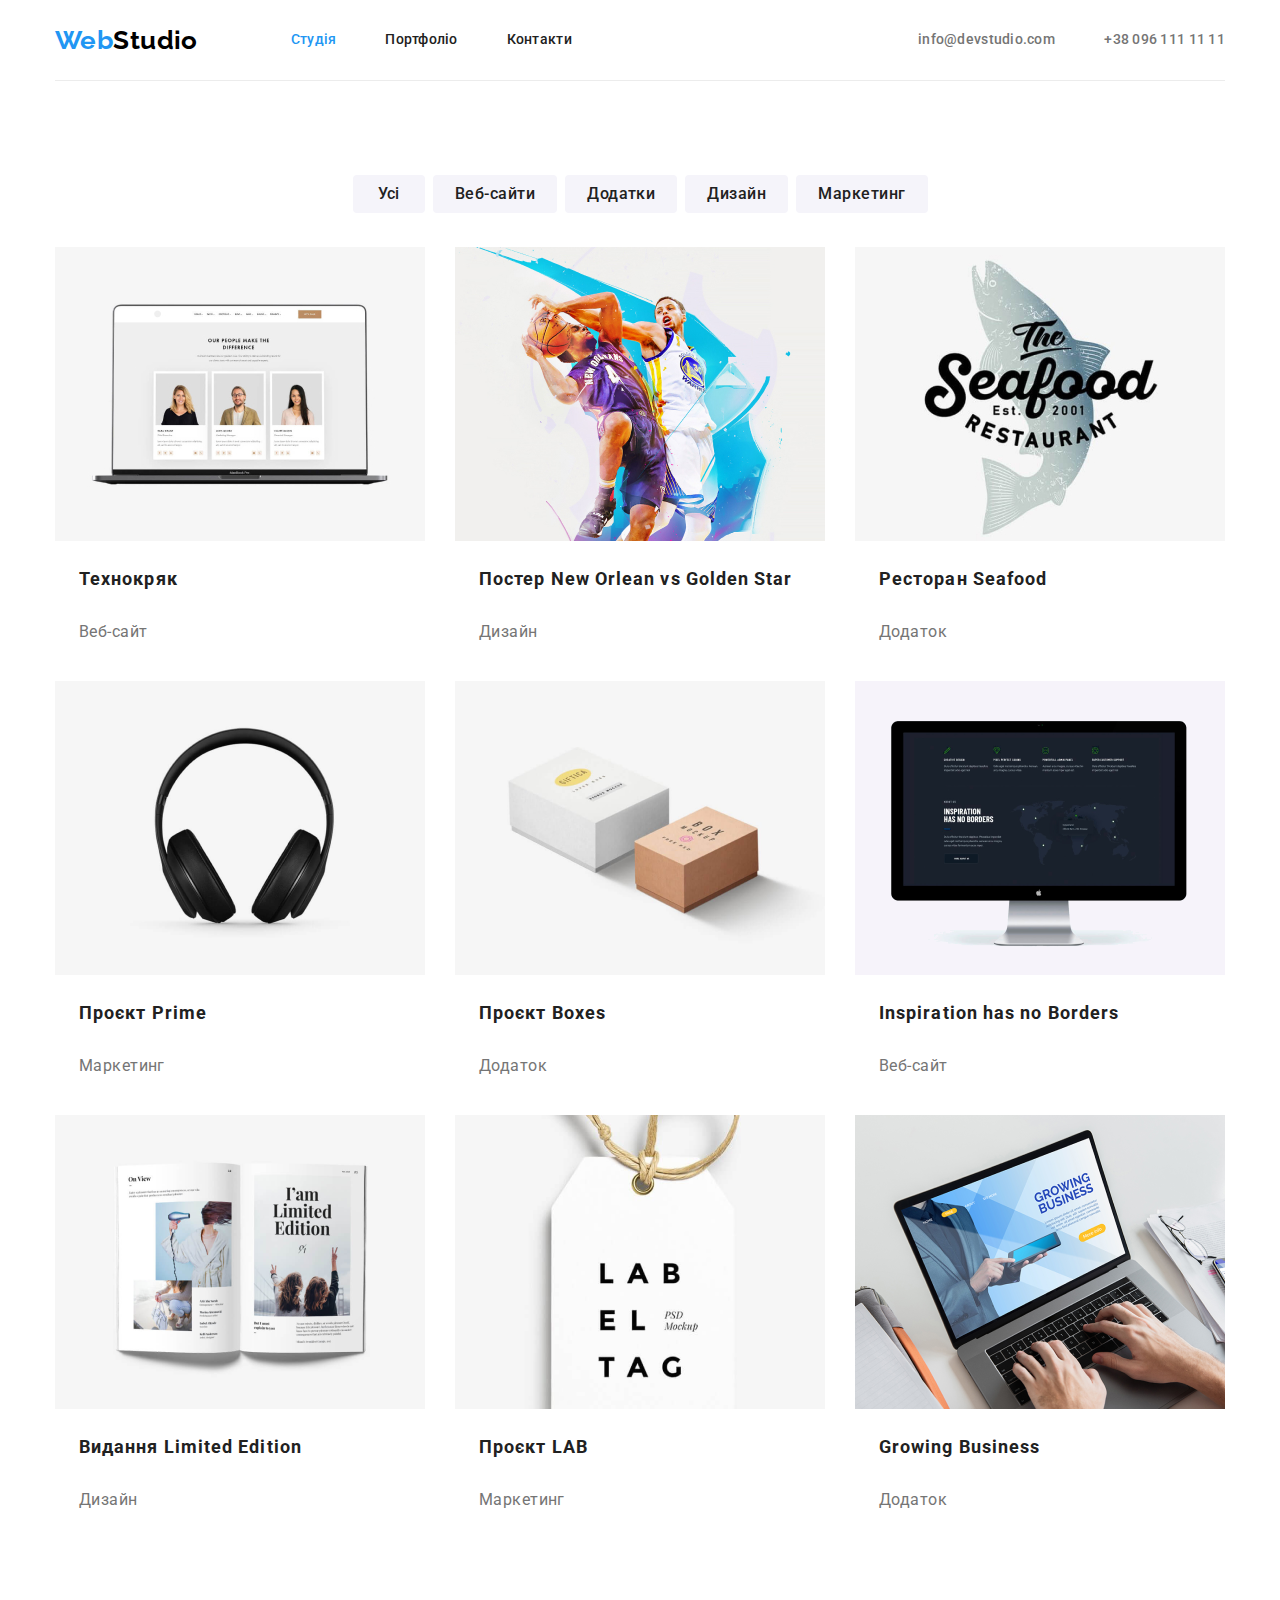
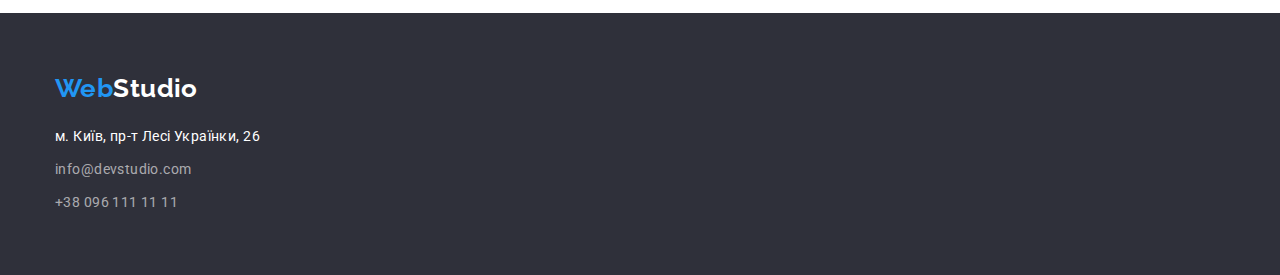
==== portfolio.html @ c817c8e4 "третє дз на перевірку" ====
<!DOCTYPE html>
<html lang="uk">

<head>
    <meta charset="UTF-8">
    <meta http-equiv="X-UA-Compatible" content="IE=edge">
    <meta name="viewport" content="width=device-width, initial-scale=1.0">
    <title>Portfolio</title>
    <link rel="preconnect" href="https://fonts.googleapis.com">
    <link rel="preconnect" href="https://fonts.gstatic.com" crossorigin>
    <link
        href="https://fonts.googleapis.com/css2?family=Raleway:wght@700&family=Roboto:wght@400;500;700;900&display=swap"
        rel="stylesheet">
    <link rel="stylesheet" href="https://cdnjs.cloudflare.com/ajax/libs/modern-normalize/1.1.0/modern-normalize.min.css">
    <link rel="stylesheet" href="./css/styles.css">
</head>

<body>
<header class="container">
    <div class="header">
        <nav class="header-nav">
            <a href="" class="logo">
                Web<span class="header-logo-accent">Studio</span>
            </a>

            <ul class="header-pagination list">
                <li><a href="./index.html" class="header-pagination-item current">Студія</a></li>
                <li><a href="./portfolio.html" class="header-pagination-item" list>Портфоліо</a></li>
                <li><a href="" class="header-pagination-item" list>Контакти</a></li>
            </ul>
        </nav>

        <ul class="header-contacts list">
            <li><a href="" class="header-contacts-item">info@devstudio.com</a></li>
            <li><a href="" class="header-contacts-item">+38 096 111 11 11</a></li>
        </ul>
    </div>
</header>

<main class="main-portfolio">
    <section class="">
        <div class="container main">
            <h1 class="none">Портфоліо</h1>
        
            <ul class="list btn">
                <li class="main-btn"><button class="main-portfolio-button first" type="button">Усі</button></li>
                <li class="main-btn"><button class="main-portfolio-button" type="button">Веб-сайти</button></li>
                <li class="main-btn"><button class="main-portfolio-button" type="button">Додатки</button></li>
                <li class="main-btn"><button class="main-portfolio-button" type="button">Дизайн</button></li>
                <li class="main-btn"><button class="main-portfolio-button" type="button">Маркетинг</button></li>
            </ul>
        
            <ul class="list portfolio">
                <li class="pages">
                    <img src="./images/port1.jpg" alt="Ноутбук" width="370">
                    <h2 class="main-portfolio-title">Технокряк</h2>
                    <p class="main-portfolio-text">Веб-сайт</p>
                </li>
                <li class="pages">
                    <img src="./images/port2.jpg" alt="Два баскетболісти" width="370">
                    <h2 class="main-portfolio-title">Постер New Orlean vs Golden Star</h2>
                    <p class="main-portfolio-text">Дизайн</p>
                </li>
                <li class="pages">
                    <img src="./images/port3.jpg" alt="Риба" width="370">
                    <h2 class="main-portfolio-title">Ресторан Seafood</h2>
                    <p class="main-portfolio-text">Додаток</p>
                </li>
                <li class="pages">
                    <img src="./images/port4.png" alt="Наушники" width="370">
                    <h2 class="main-portfolio-title">Проєкт Prime</h2>
                    <p class="main-portfolio-text">Маркетинг</p>
                </li>
                <li class="pages">
                    <img src="./images/port5.png" alt="Дві коробки" width="370">
                    <h2 class="main-portfolio-title">Проєкт Boxes</h2>
                    <p class="main-portfolio-text">Додаток</p>
                </li>
                <li class="pages">
                    <img src="./images/port6.png" alt="Монітор" width="370">
                    <h2 class="main-portfolio-title">Inspiration has no Borders</h2>
                    <p class="main-portfolio-text">Веб-сайт</p>
                </li>
                <li class="pages">
                    <img src="./images/port7.png" alt="Розкрита книга" width="370">
                    <h2 class="main-portfolio-title">Видання Limited Edition</h2>
                    <p class="main-portfolio-text">Дизайн</p>
                </li>
                <li class="pages">
                    <img src="./images/port8.png" alt="Лейба" width="370">
                    <h2 class="main-portfolio-title">Проєкт LAB</h2>
                    <p class="main-portfolio-text">Маркетинг</p>
                </li>
                <li class="pages">
                    <img src="./images/port9.png" alt="Людина працює за ноутбуком" width="370">
                    <h2 class="main-portfolio-title">Growing Business</h2>
                    <p class="main-portfolio-text">Додаток</p>
                </li>
            </ul>
        </div>

    </section>
</main>

<footer class="footer">
        <div class="container">
            <a href="" class="logo">
                Web<span class="footer-logo-accent">Studio</span>
            </a>

            <address class="address">
                <ul class="list">
                    <li class="footer-item"><a href="" class="footer-address">м. Київ, пр-т Лесі Українки, 26</a></li>
                    <li class="footer-item"><a href="" class="footer-contacts">info@devstudio.com</a></li>
                    <li class="footer-item"><a href="" class="footer-contacts">+38 096 111 11 11</a></li>
                </ul>
            </address>
        </div>
</footer>
</body>

</html>
---- css/styles.css ----
/* другорядний колір тексту  #212121  */
/* основний колір тексту #757575 */
/* акцент #2196F3  */
/* білий #FFFFFF */
/* фон #FFFFFF */
/* другорядний фон #F5F4FA */
/* фон футер герой #2F303A */
/* другорядний текст футер rgba(255, 255, 255, 0.6) */
/*  логотип хедер #000000 #2196F3 */
/* логотип футер #2196F3 #FFFFFF */
/* фон кнопкі #F5F4FA */
/* border: 1px solid #ECECEC; */



:root {
    --primary-text-color: #757575;
    --title-text-color: #212121;
    --accent-color: #2196F3;
    --primary-white-color: #FFFFFF;
    --minor-white-color: #F5F4FA;
    --hero-footer-background-color: #2F303A;
    --footer-text-color:rgba(255, 255, 255, 0.6);
    --header-logo: #000000;
    --primery-border-color: #ECECEC;
}


*,
*::before,
*::after {
    box-sizing: border-box;
}

img  {
    display: block;
}

h1, h2, h3, h4, h5, h6, p {
    margin: 0px;
}

ul {
    list-style: none;
    margin: 0px;
    padding: 0px;
}


body {
    background-color: var(--primary-white-color);
    color: var(--primary-text-color);

    font-family: 'Roboto', sans-serif;
    font-size: 14px;
    line-height: 1.71;
    letter-spacing: 0.03em;
}



.list {
    list-style: none;
    
}

/* 1. header */

.header {
    display: flex;
    justify-content: space-between;
    align-items: center;
    border-bottom: 1px solid var(--primery-border-color);

}

.header-pagination .header-pagination-item.current,
.header-pagination .header-pagination-item.current {
    color: var(--accent-color);
    text-decoration: none;
}

.container {
    width: 1200px;
    padding-left: 15px;
    padding-right: 15px;
    margin: 0 auto;
}

.header-nav {
    display: flex;
    align-items:center;
}

/* 1.1. header-nav */

.logo {
 
    cursor: default;

    color:var(--accent-color);
    
    font-family: 'Raleway';
    font-weight: 700;
    font-size: 26px;
    line-height: 1.19;
    text-decoration: none;
}

.header-logo-accent {
    color:var(--header-logo);
}


.header-pagination-item {
    display: block;

    color: var(--title-text-color);
    
    font-weight: 500;
    font-size: 14px;
    line-height: 1.14;
    letter-spacing: 0.02em;
    text-decoration: none;
}

.header-pagination {
    display: flex;
    width: 281px;
    justify-content: space-between;
    margin-top: 32px;
    margin-bottom: 32px;
    margin-left: 93px;
    padding: 0px;
}

.header-pagination-item:hover {
    color:var(--accent-color);
}

.header-pagination-item:focus {
    color:var(--accent-color);
}


/* 1.2. header-contacts */

.header .header-contacts.list {
    display: flex;
    width: 307px;
    justify-content:space-between;
    margin-top: 0px;
    margin-bottom: 0px;
}

.header-contacts-item {
    display: block;
    
    color:var(--primary-text-color);

    font-weight: 500;
    font-size: 14px;
    line-height: 1.14;
    letter-spacing: 0.02em;
    text-decoration: none;
}

.header-contacts-item:hover {
    color: var(--accent-color);
}

.header-contacts-item:focus {
    color: var(--accent-color);
}

.header-contacts {
    padding: 0px;
}

/* 2. main */

/* 2.1. section-hero */

.hero {
    text-align: center;
    background-color: var(--hero-footer-background-color);
}

.hero-title {
    padding-top: 200px;
    margin-top: 0px;
    margin-bottom: 30px;
    

    color: var(--primary-white-color);
    
    font-weight: 900;
    font-size: 44px;
    line-height: 1.36;
    text-align: center;
    letter-spacing: 0.06em;
    text-transform: uppercase;
}

.hero-button {
    border-radius: 4px;
    padding-left: 32px;
    padding-right: 32px;
    padding-top: 10px;
    padding-bottom: 10px;
    margin-bottom: 200px;

    

    color: var(--primary-white-color);
    background-color: var(--accent-color);
    border-color: transparent;

    font-family: 'Roboto';
    font-weight: 500;
    font-size: 16px;
    line-height: 1.62;
    letter-spacing: 0.03em;
    text-align: center;
}

/* 2.2. section-Приорітети в роботі компанії */

.none {
    display: none;
}

.section-subtitle {
    margin-top: 0px;
    margin-bottom: 10px;


    color: var(--title-text-color);

    font-weight: 700;
    font-size: 14px;
    line-height: 1.14;
    text-transform: uppercase;
}

.content {
    display: flex;
    justify-content: space-between;
    margin: 0px;
    padding: 0px;

}

.content-items {
    display: block;
    width: 270px;
}

.content-text {
    padding: 0px;
    margin: 0px;
}

.list.content {
    margin-top: 94px;
}


/* 2.3. section-Чим ми займаємося */

.container.work {
    margin-top: 94px;
}

.section-title {
    margin: 0px;
    color: var(--title-text-color);

    font-weight: 700;
    font-size: 36px;
    line-height: 1.17;
    text-align: center;
}

.content-work {
    display: flex;
    justify-content: space-between;
    padding-left: 0px;
    margin-top: 0px;
    margin-bottom: 0px;
    
}

.container.work .section-title {
    margin-bottom: 50px;
}

/* 2.3. section-Наша команда */

.section.team {
    background-color: var(--minor-white-color);
    margin-top: 94px;
    
}

.section-subject {
    color: var(--title-text-color);

    font-weight: 500;
    font-size: 16px;
    line-height: 1.19;
}

.desc {
    font-size: 14px;
    line-height: 1.71;
}

.container.team .list {
    display: flex;
    justify-content: space-between;
    margin-top: 0px;
    padding-left: 0px;
    margin-top: 50px;
    margin-bottom: 0px;
    padding-bottom: 94px;

}
.container.team .section-subject {
    margin-top: 30px;
    margin-bottom: 10px;
    text-align: center;
}

.container.team p {
    margin-top: 0px;
    margin-bottom: 30px;
    text-align: center;
    
}

.team-portfolio {
    background-color: var(--primary-white-color);
    box-shadow: 0px 1px 3px rgba(0, 0, 0, 0.12), 0px 1px 1px rgba(0, 0, 0, 0.14), 0px 2px 1px rgba(0, 0, 0, 0.2);
    border-radius: 0px 0px 4px 4px;
}

.container.team .section-title {
    padding-top: 94px;
    margin-top: 0px;
}



/* 3. footer */

.footer {
    background-color: var(--hero-footer-background-color);

}

.footer-logo-accent {
    color: var(--primary-white-color);
}

.footer-contacts {
    cursor: default;
    
    color: var(--footer-text-color);

    text-decoration: none;
}

.footer-address {
    cursor: default;

    color: var(--primary-white-color);

    text-decoration: none;
    
}

.address {
    display: inline;
    font-style: normal;
}

.footer .container {
    padding-top: 60px;
    padding-bottom: 60px;
}


.footer .container .address .list {
    margin-top: 20px;
    margin-bottom: 0px;
    padding-left: 0px;

}

.footer-item {
    margin-bottom: 9px;   
}

.footer .footer-item:last-child {
    margin-bottom: 0px;
}



/* 4. main-portfolio */

.container.main {
    padding-top: 94px;
    padding-bottom: 94px;

}

.main-portfolio-button {
    padding-left: 22px;
    padding-right: 22px;
    padding-top: 6px;
    padding-bottom: 6px;
    border-radius: 4px;
    border: none;

    font-family: 'Roboto';
    font-weight: 500;
    font-size: 16px;
    line-height: 1.62;
    letter-spacing: 0.03em;

    color: var(--title-text-color);

    background-color: var(--minor-white-color);
}

.main-portfolio-button.first {
    padding-left: 25px;
    padding-right: 25px;
}

.btn {
    display: flex;
    width: 575px;
    justify-content: space-between;
    margin: 0 auto;
}



.main-portfolio-button:hover, 
.main-portfolio-button:focus {
    color: var(--primary-white-color);

    background-color: var(--accent-color);

    cursor: pointer;
}

.main-portfolio-title {
    margin-top: 20px;
    padding-left: 24px;
    margin-bottom: 20px;
    
    font-weight: 700;
    font-size: 18px;
    line-height: 2;
    letter-spacing: 0.06em;

    color: var(--title-text-color);
}

.main-portfolio-text {
    padding-bottom: 4px;
    padding-left: 24px;
    
    font-size: 16px;
    line-height: 1.88;
    
}



.list.portfolio {
    display: flex;
    flex-wrap: wrap;
    margin-top: 34px;
    
}

.pages {
    margin-right: 30px;
    margin-bottom: 30px;
}

.pages:nth-child(3n) {
    margin-right: 0px;
}

.pages:nth-last-child(-n+3) {
    margin-bottom: 0px;
}
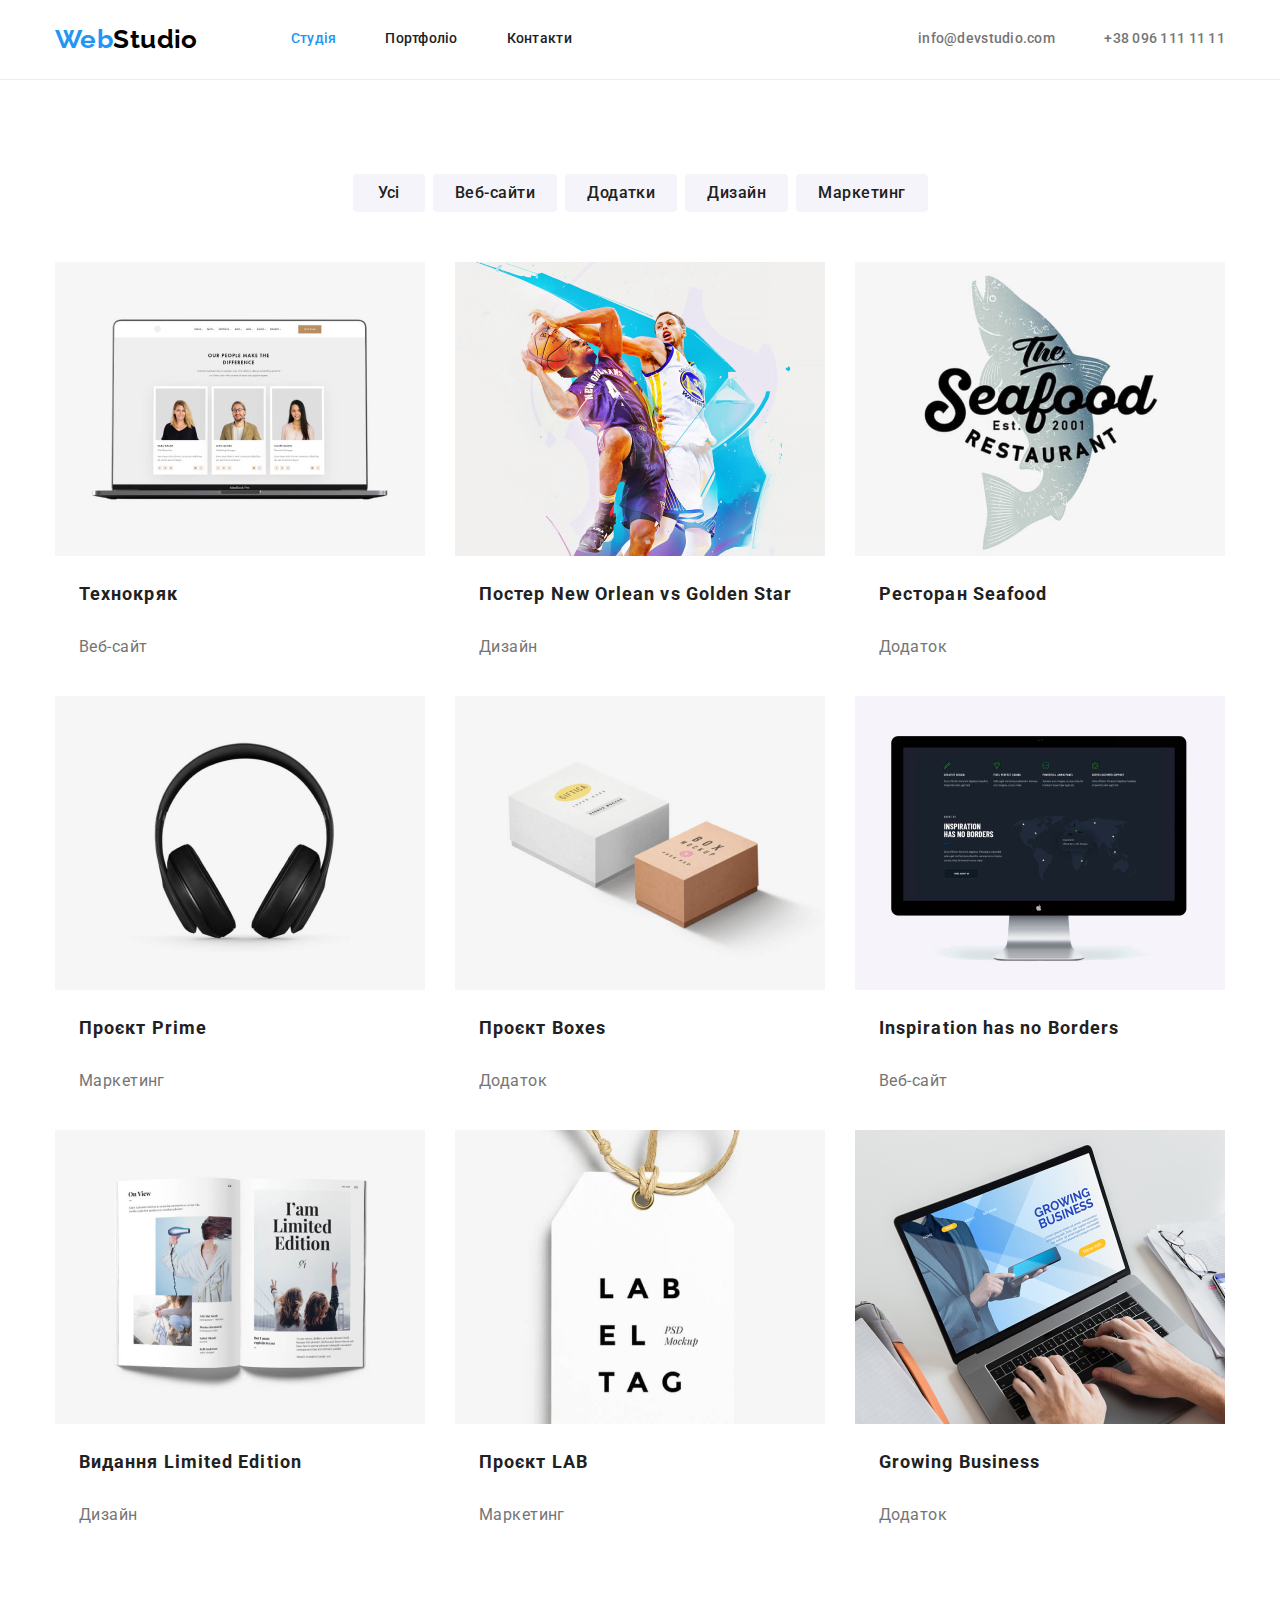
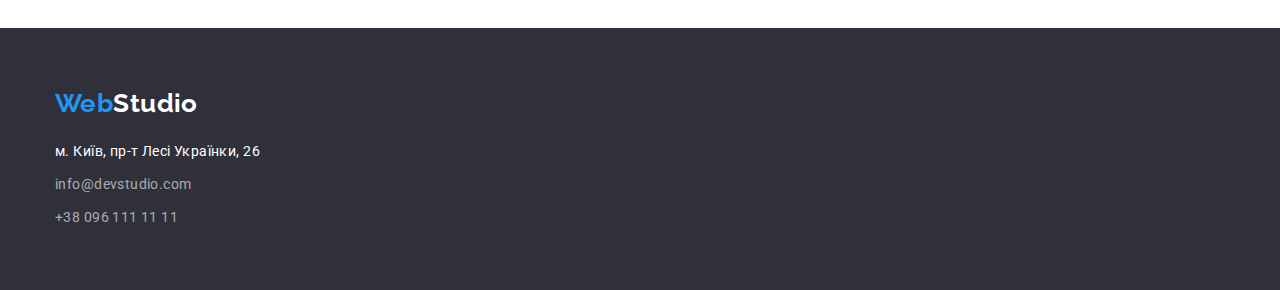
==== commit bc23fe01: "дз3 виправлення зауважень" ====
--- a/portfolio.html
+++ b/portfolio.html
@@ -16,8 +16,8 @@
 </head>
 
 <body>
-<header class="container">
-    <div class="header">
+<header class="header-border">
+    <div class="container header">
         <nav class="header-nav">
             <a href="" class="logo">
                 Web<span class="header-logo-accent">Studio</span>
@@ -25,8 +25,8 @@
 
             <ul class="header-pagination list">
                 <li><a href="./index.html" class="header-pagination-item current">Студія</a></li>
-                <li><a href="./portfolio.html" class="header-pagination-item" list>Портфоліо</a></li>
-                <li><a href="" class="header-pagination-item" list>Контакти</a></li>
+                <li><a href="./portfolio.html" class="header-pagination-item">Портфоліо</a></li>
+                <li><a href="" class="header-pagination-item">Контакти</a></li>
             </ul>
         </nav>
 
@@ -38,7 +38,7 @@
 </header>
 
 <main class="main-portfolio">
-    <section class="">
+    <section class="section-main">
         <div class="container main">
             <h1 class="none">Портфоліо</h1>
         
@@ -103,19 +103,19 @@
 </main>
 
 <footer class="footer">
-        <div class="container">
-            <a href="" class="logo">
-                Web<span class="footer-logo-accent">Studio</span>
-            </a>
+    <div class="container">
+        <a href="" class="logo">
+            Web<span class="footer-logo-accent">Studio</span>
+        </a>
 
-            <address class="address">
-                <ul class="list">
-                    <li class="footer-item"><a href="" class="footer-address">м. Київ, пр-т Лесі Українки, 26</a></li>
-                    <li class="footer-item"><a href="" class="footer-contacts">info@devstudio.com</a></li>
-                    <li class="footer-item"><a href="" class="footer-contacts">+38 096 111 11 11</a></li>
-                </ul>
-            </address>
-        </div>
+        <address class="address">
+            <ul class="list">
+                <li class="footer-item"><a href="" class="footer-address">м. Київ, пр-т Лесі Українки, 26</a></li>
+                <li class="footer-item"><a href="" class="footer-contacts">info@devstudio.com</a></li>
+                <li class="footer-item"><a href="" class="footer-contacts">+38 096 111 11 11</a></li>
+            </ul>
+        </address>
+    </div>
 </footer>
 </body>
 
--- a/css/styles.css
+++ b/css/styles.css
@@ -61,7 +61,6 @@
 
 .list {
     list-style: none;
-    
 }
 
 /* 1. header */
@@ -70,8 +69,6 @@
     display: flex;
     justify-content: space-between;
     align-items: center;
-    border-bottom: 1px solid var(--primery-border-color);
-
 }
 
 .header-pagination .header-pagination-item.current,
@@ -92,6 +89,13 @@
     align-items:center;
 }
 
+.header-border {
+    padding-top: 24px;
+    padding-bottom: 24px;
+
+    border-bottom: 1px solid var(--primery-border-color);
+}
+
 /* 1.1. header-nav */
 
 .logo {
@@ -128,8 +132,7 @@
     display: flex;
     width: 281px;
     justify-content: space-between;
-    margin-top: 32px;
-    margin-bottom: 32px;
+
     margin-left: 93px;
     padding: 0px;
 }
@@ -182,15 +185,16 @@
 /* 2.1. section-hero */
 
 .hero {
+    padding-top: 200px;
+    padding-bottom: 200px;
     text-align: center;
     background-color: var(--hero-footer-background-color);
 }
 
+
+
 .hero-title {
-    padding-top: 200px;
     margin-top: 0px;
-    margin-bottom: 30px;
-    
 
     color: var(--primary-white-color);
     
@@ -208,7 +212,7 @@
     padding-right: 32px;
     padding-top: 10px;
     padding-bottom: 10px;
-    margin-bottom: 200px;
+    margin-top: 30px;
 
     
 
@@ -230,6 +234,11 @@
     display: none;
 }
 
+.section.content {
+    padding-top: 94px;
+    padding-bottom: 47px;
+}
+
 .section-subtitle {
     margin-top: 0px;
     margin-bottom: 10px;
@@ -243,7 +252,9 @@
     text-transform: uppercase;
 }
 
-.content {
+
+
+.container.content .content {
     display: flex;
     justify-content: space-between;
     margin: 0px;
@@ -261,15 +272,14 @@
     margin: 0px;
 }
 
-.list.content {
-    margin-top: 94px;
-}
+
 
 
 /* 2.3. section-Чим ми займаємося */
 
-.container.work {
-    margin-top: 94px;
+.section.work {
+    padding-top: 47px;
+    padding-bottom: 94px;
 }
 
 .section-title {
@@ -298,10 +308,13 @@
 /* 2.3. section-Наша команда */
 
 .section.team {
+    padding-top: 94px;
+    padding-bottom: 94px;
+
     background-color: var(--minor-white-color);
-    margin-top: 94px;
-    
-}
+}
+
+
 
 .section-subject {
     color: var(--title-text-color);
@@ -323,21 +336,9 @@
     padding-left: 0px;
     margin-top: 50px;
     margin-bottom: 0px;
-    padding-bottom: 94px;
-
-}
-.container.team .section-subject {
-    margin-top: 30px;
-    margin-bottom: 10px;
-    text-align: center;
-}
-
-.container.team p {
-    margin-top: 0px;
-    margin-bottom: 30px;
-    text-align: center;
-    
-}
+}
+
+
 
 .team-portfolio {
     background-color: var(--primary-white-color);
@@ -345,19 +346,27 @@
     border-radius: 0px 0px 4px 4px;
 }
 
-.container.team .section-title {
-    padding-top: 94px;
-    margin-top: 0px;
-}
+.team-portfolio-info {
+    padding-top: 30px;
+    padding-bottom: 30px;
+    text-align: center;
+}
+
 
 
 
 /* 3. footer */
 
 .footer {
+    padding-top: 60px;
+    padding-bottom: 60px;
+
     background-color: var(--hero-footer-background-color);
-
-}
+}
+
+
+
+
 
 .footer-logo-accent {
     color: var(--primary-white-color);
@@ -385,10 +394,7 @@
     font-style: normal;
 }
 
-.footer .container {
-    padding-top: 60px;
-    padding-bottom: 60px;
-}
+
 
 
 .footer .container .address .list {
@@ -410,7 +416,7 @@
 
 /* 4. main-portfolio */
 
-.container.main {
+.section-main {
     padding-top: 94px;
     padding-bottom: 94px;
 
@@ -485,7 +491,7 @@
 .list.portfolio {
     display: flex;
     flex-wrap: wrap;
-    margin-top: 34px;
+    margin-top: 50px;
     
 }
 
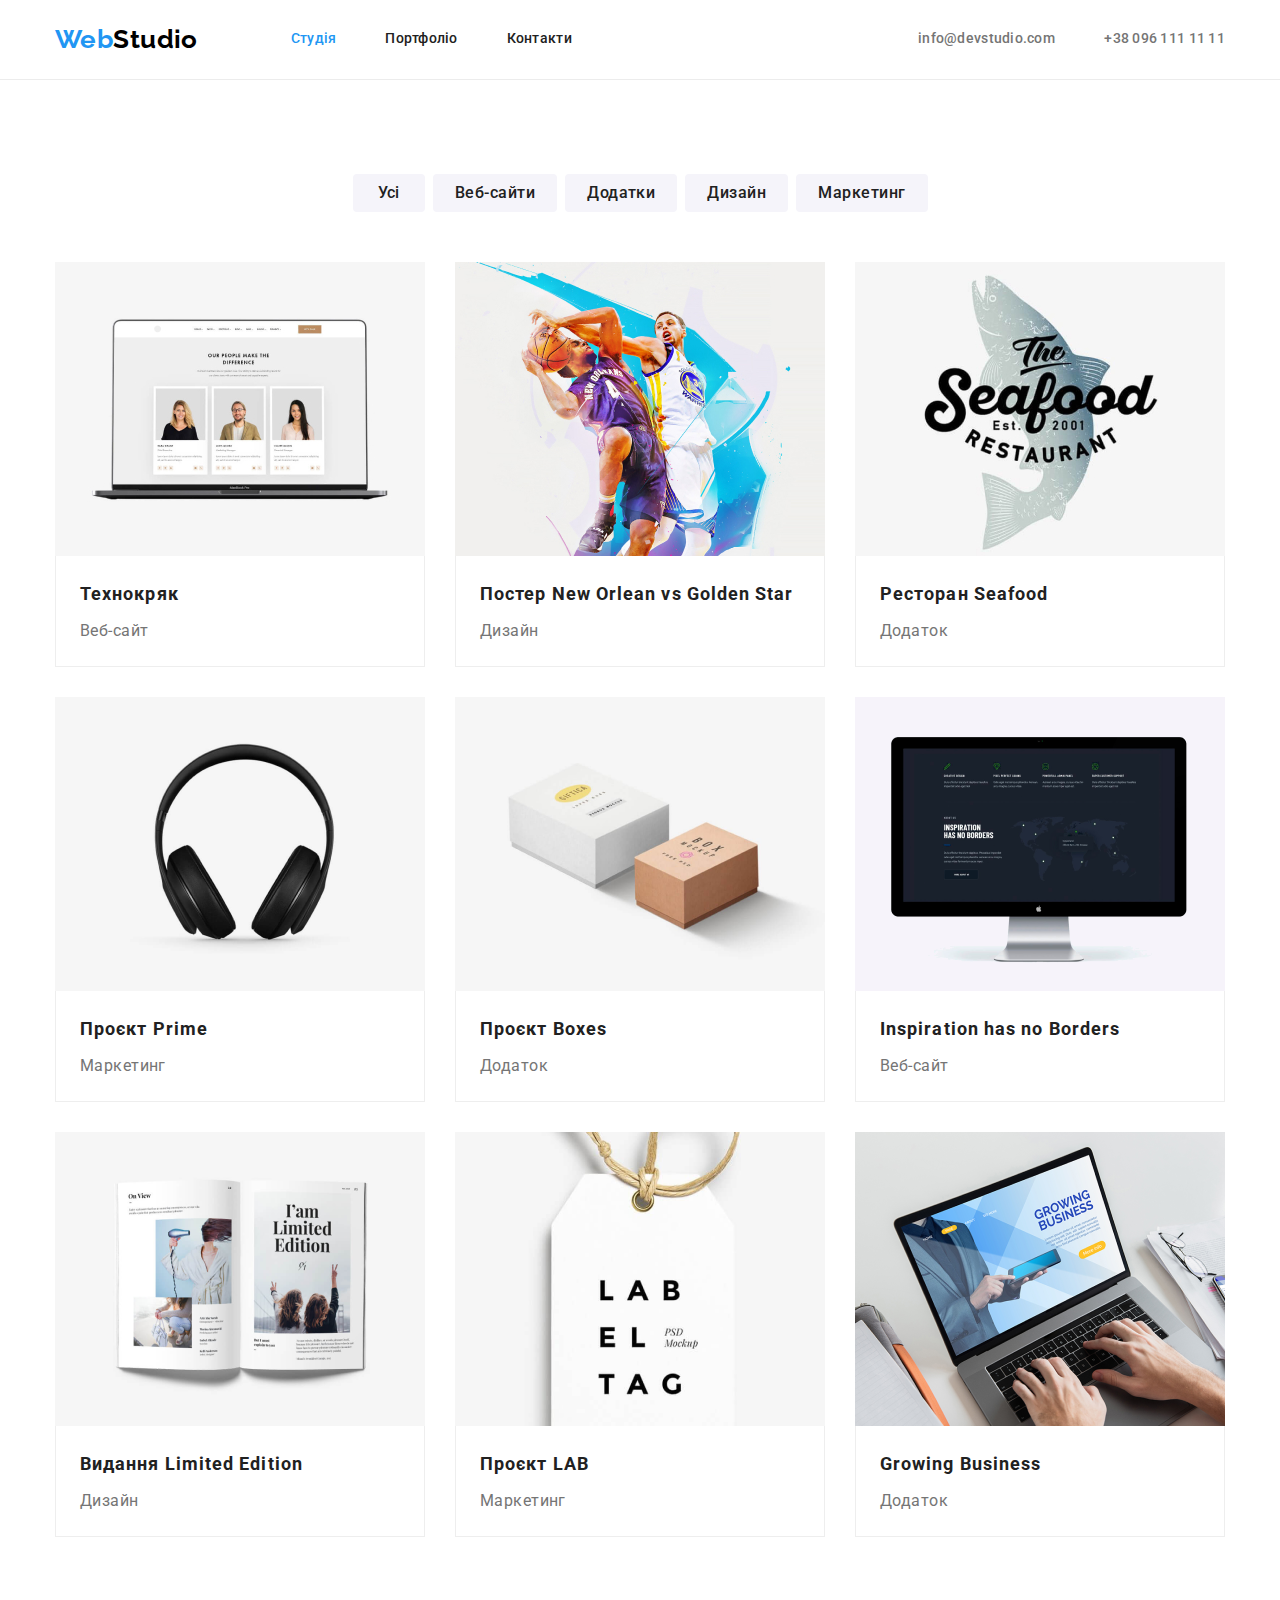
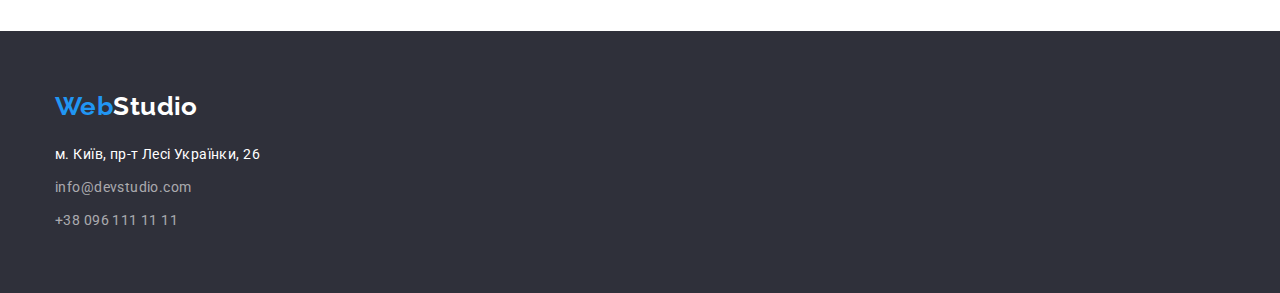
==== commit 435d731d: "дз3 виправлено зауваження + рамка" ====
--- a/portfolio.html
+++ b/portfolio.html
@@ -53,48 +53,66 @@
             <ul class="list portfolio">
                 <li class="pages">
                     <img src="./images/port1.jpg" alt="Ноутбук" width="370">
-                    <h2 class="main-portfolio-title">Технокряк</h2>
-                    <p class="main-portfolio-text">Веб-сайт</p>
+                    <div class="main-portfolio-content">
+                        <h2 class="main-portfolio-title">Технокряк</h2>
+                        <p class="main-portfolio-text">Веб-сайт</p>
+                    </div>
                 </li>
                 <li class="pages">
                     <img src="./images/port2.jpg" alt="Два баскетболісти" width="370">
-                    <h2 class="main-portfolio-title">Постер New Orlean vs Golden Star</h2>
-                    <p class="main-portfolio-text">Дизайн</p>
+                    <div class="main-portfolio-content">
+                        <h2 class="main-portfolio-title">Постер New Orlean vs Golden Star</h2>
+                        <p class="main-portfolio-text">Дизайн</p>
+                    </div>
                 </li>
                 <li class="pages">
                     <img src="./images/port3.jpg" alt="Риба" width="370">
-                    <h2 class="main-portfolio-title">Ресторан Seafood</h2>
-                    <p class="main-portfolio-text">Додаток</p>
+                    <div class="main-portfolio-content">
+                        <h2 class="main-portfolio-title">Ресторан Seafood</h2>
+                        <p class="main-portfolio-text">Додаток</p>
+                    </div>
                 </li>
                 <li class="pages">
                     <img src="./images/port4.png" alt="Наушники" width="370">
-                    <h2 class="main-portfolio-title">Проєкт Prime</h2>
-                    <p class="main-portfolio-text">Маркетинг</p>
+                    <div class="main-portfolio-content">
+                        <h2 class="main-portfolio-title">Проєкт Prime</h2>
+                        <p class="main-portfolio-text">Маркетинг</p>
+                    </div>
                 </li>
                 <li class="pages">
                     <img src="./images/port5.png" alt="Дві коробки" width="370">
-                    <h2 class="main-portfolio-title">Проєкт Boxes</h2>
-                    <p class="main-portfolio-text">Додаток</p>
+                    <div class="main-portfolio-content">
+                        <h2 class="main-portfolio-title">Проєкт Boxes</h2>
+                        <p class="main-portfolio-text">Додаток</p>
+                    </div>
                 </li>
                 <li class="pages">
                     <img src="./images/port6.png" alt="Монітор" width="370">
-                    <h2 class="main-portfolio-title">Inspiration has no Borders</h2>
-                    <p class="main-portfolio-text">Веб-сайт</p>
+                    <div class="main-portfolio-content">
+                        <h2 class="main-portfolio-title">Inspiration has no Borders</h2>
+                        <p class="main-portfolio-text">Веб-сайт</p>
+                    </div>
                 </li>
                 <li class="pages">
                     <img src="./images/port7.png" alt="Розкрита книга" width="370">
-                    <h2 class="main-portfolio-title">Видання Limited Edition</h2>
-                    <p class="main-portfolio-text">Дизайн</p>
+                    <div class="main-portfolio-content">
+                        <h2 class="main-portfolio-title">Видання Limited Edition</h2>
+                        <p class="main-portfolio-text">Дизайн</p>
+                    </div>
                 </li>
                 <li class="pages">
                     <img src="./images/port8.png" alt="Лейба" width="370">
-                    <h2 class="main-portfolio-title">Проєкт LAB</h2>
-                    <p class="main-portfolio-text">Маркетинг</p>
+                    <div class="main-portfolio-content">
+                        <h2 class="main-portfolio-title">Проєкт LAB</h2>
+                        <p class="main-portfolio-text">Маркетинг</p>
+                    </div>
                 </li>
                 <li class="pages">
                     <img src="./images/port9.png" alt="Людина працює за ноутбуком" width="370">
-                    <h2 class="main-portfolio-title">Growing Business</h2>
-                    <p class="main-portfolio-text">Додаток</p>
+                    <div class="main-portfolio-content">
+                        <h2 class="main-portfolio-title">Growing Business</h2>
+                        <p class="main-portfolio-text">Додаток</p>
+                    </div>
                 </li>
             </ul>
         </div>
--- a/css/styles.css
+++ b/css/styles.css
@@ -465,9 +465,8 @@
 }
 
 .main-portfolio-title {
-    margin-top: 20px;
-    padding-left: 24px;
-    margin-bottom: 20px;
+
+    margin-bottom: 4px;
     
     font-weight: 700;
     font-size: 18px;
@@ -478,8 +477,6 @@
 }
 
 .main-portfolio-text {
-    padding-bottom: 4px;
-    padding-left: 24px;
     
     font-size: 16px;
     line-height: 1.88;
@@ -506,4 +503,14 @@
 
 .pages:nth-last-child(-n+3) {
     margin-bottom: 0px;
+}
+
+.main-portfolio-content {
+    padding-top: 20px;
+    padding-left: 24px;
+    padding-bottom: 20px;
+
+    border-left: 1px solid #EEEEEE; 
+    border-right: 1px solid #EEEEEE; 
+    border-bottom: 1px solid #EEEEEE; 
 }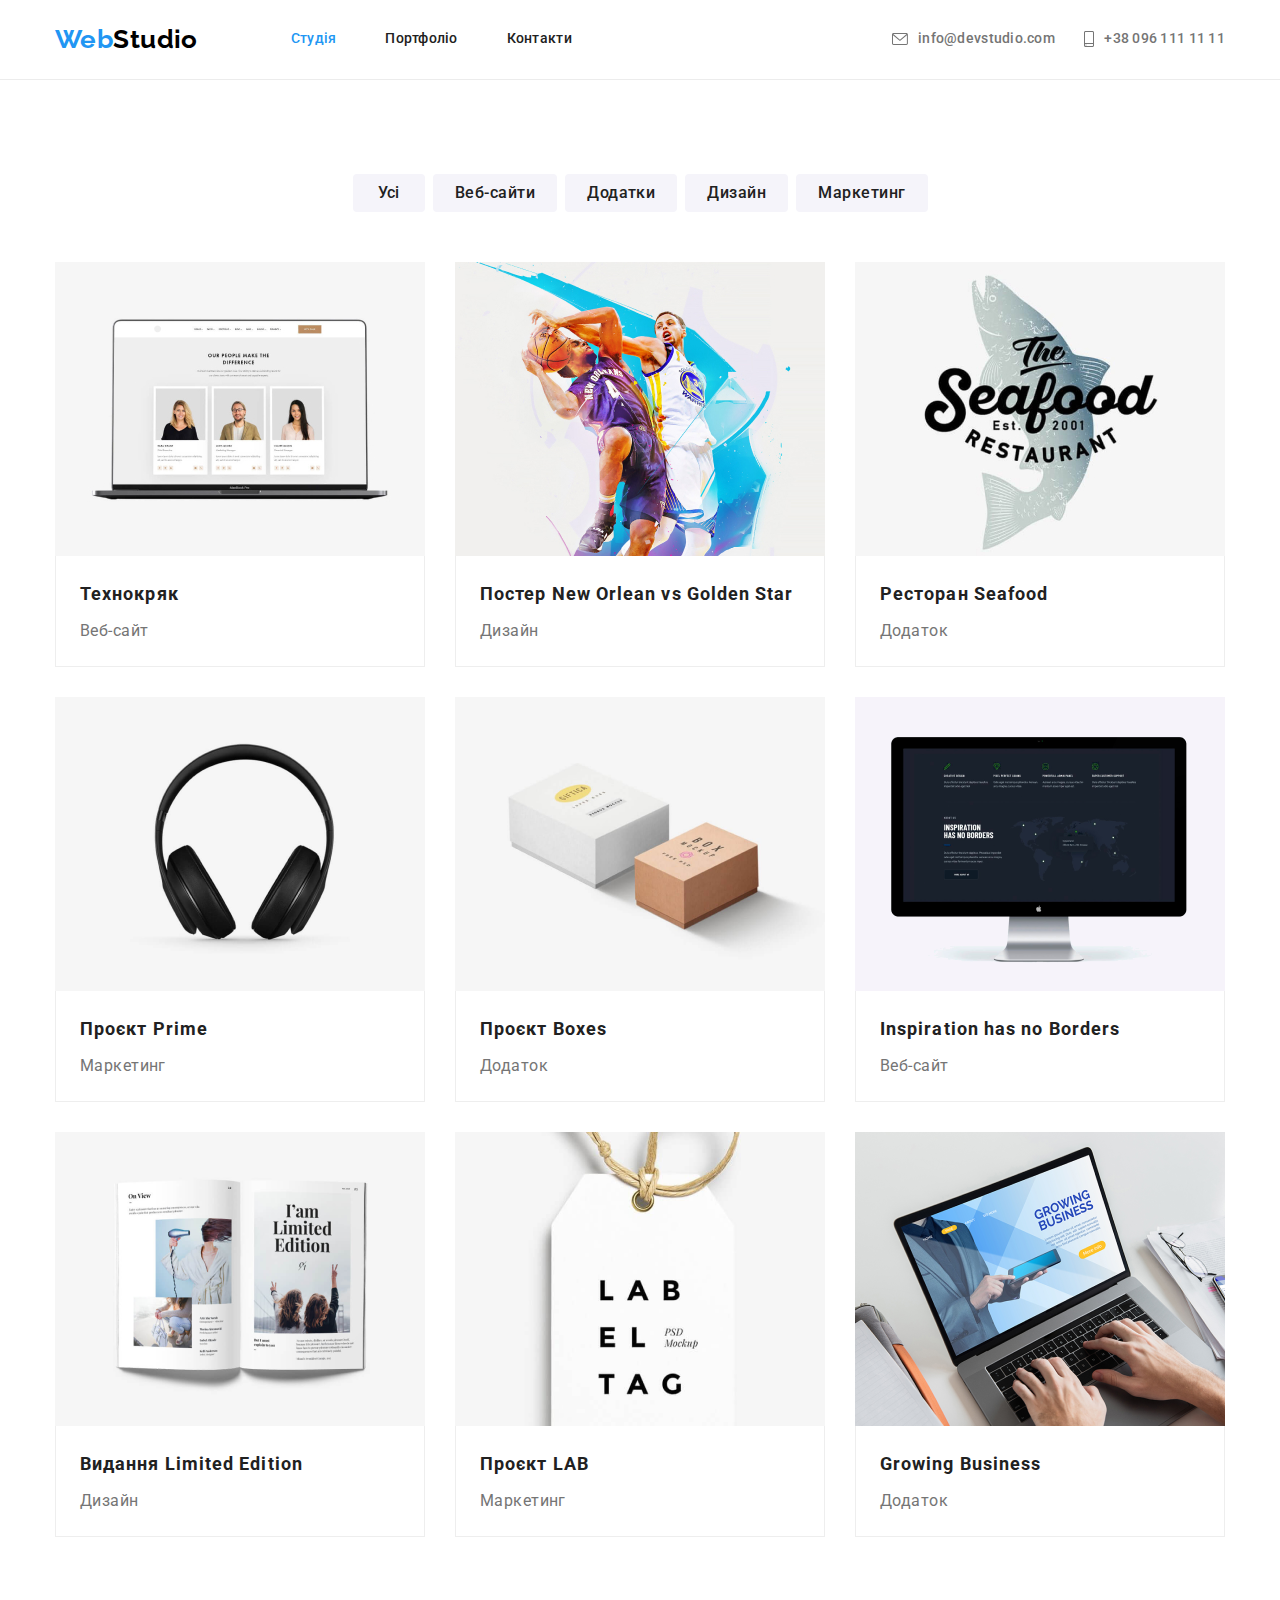
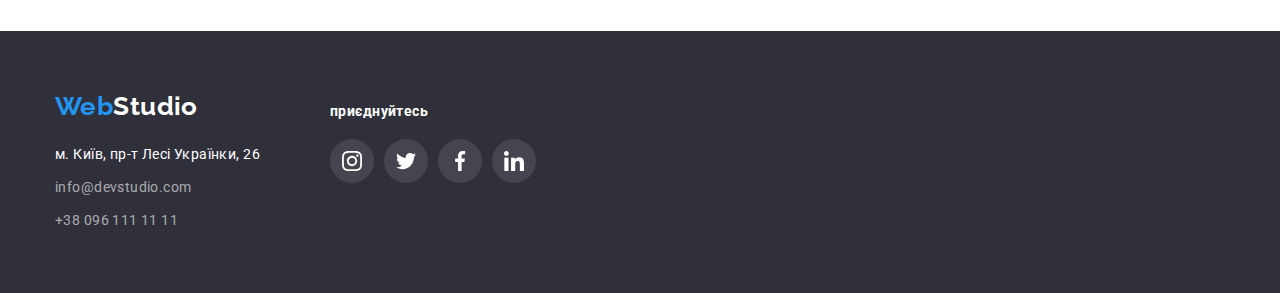
==== commit 8ec77621: "дз4 на перевірку" ====
--- a/portfolio.html
+++ b/portfolio.html
@@ -31,8 +31,21 @@
         </nav>
 
         <ul class="header-contacts list">
-            <li><a href="" class="header-contacts-item">info@devstudio.com</a></li>
-            <li><a href="" class="header-contacts-item">+38 096 111 11 11</a></li>
+            <li>
+                <a href="" class="header-contacts-item">
+                    <svg class="contact-icon" width="16" height="12">
+                        <use href="./images/symbol-defs.svg#icon-1"></use>
+                    </svg>
+                    info@devstudio.com</a>
+            </li>
+            <li>
+                <a href="" class="header-contacts-item">
+                    <svg class="contact-icon" width="10" height="16">
+                        <use href="./images/symbol-defs.svg#icon-2"></use>
+                    </svg>
+                    +38 096 111 11 11
+                </a>
+            </li>
         </ul>
     </div>
 </header>
@@ -121,18 +134,46 @@
 </main>
 
 <footer class="footer">
-    <div class="container">
-        <a href="" class="logo">
-            Web<span class="footer-logo-accent">Studio</span>
-        </a>
+    <div class="container footer-all">
+        <div>
+            <a href="" class="logo">
+                Web<span class="footer-logo-accent">Studio</span>
+            </a>
 
-        <address class="address">
-            <ul class="list">
-                <li class="footer-item"><a href="" class="footer-address">м. Київ, пр-т Лесі Українки, 26</a></li>
-                <li class="footer-item"><a href="" class="footer-contacts">info@devstudio.com</a></li>
-                <li class="footer-item"><a href="" class="footer-contacts">+38 096 111 11 11</a></li>
+            <address class="address">
+                <ul class="list">
+                    <li class="footer-item"><a href="" class="footer-address">м. Київ, пр-т Лесі Українки, 26</a></li>
+                    <li class="footer-item"><a href="" class="footer-contacts">info@devstudio.com</a></li>
+                    <li class="footer-item"><a href="" class="footer-contacts">+38 096 111 11 11</a></li>
+                </ul>
+            </address>
+        </div>
+
+        <div class="contact-footer">
+            <h3 class="contact-footer-title">приєднуйтесь</h3>
+            <ul class="contact-footer-item">
+                <li class="contact-team-items footer-icon">
+                    <svg class="contact-team" width="20" height="20">
+                        <use href="./images/symbol-defs.svg#icon-7"></use>
+                    </svg>
+                </li>
+                <li class="contact-team-items footer-icon">
+                    <svg class="contact-team" width="20" height="20">
+                        <use href="./images/symbol-defs.svg#icon-8"></use>
+                    </svg>
+                </li>
+                <li class="contact-team-items footer-icon">
+                    <svg class="contact-team" width="20" height="20">
+                        <use href="./images/symbol-defs.svg#icon-9"></use>
+                    </svg>
+                </li>
+                <li class="contact-team-items footer-icon">
+                    <svg class="contact-team" width="20" height="20">
+                        <use href="./images/symbol-defs.svg#icon-10"></use>
+                    </svg>
+                </li>
             </ul>
-        </address>
+        </div>
     </div>
 </footer>
 </body>
--- a/css/styles.css
+++ b/css/styles.css
@@ -20,7 +20,7 @@
     --primary-white-color: #FFFFFF;
     --minor-white-color: #F5F4FA;
     --hero-footer-background-color: #2F303A;
-    --footer-text-color:rgba(255, 255, 255, 0.6);
+    --footer-text-color: rgba(255, 255, 255, 0.6);
     --header-logo: #000000;
     --primery-border-color: #ECECEC;
 }
@@ -32,12 +32,19 @@
     box-sizing: border-box;
 }
 
-img  {
+img {
     display: block;
 }
 
-h1, h2, h3, h4, h5, h6, p {
+h1,
+h2,
+h3,
+h4,
+h5,
+h6,
+p {
     margin: 0px;
+    padding: 0px;
 }
 
 ul {
@@ -86,7 +93,7 @@
 
 .header-nav {
     display: flex;
-    align-items:center;
+    align-items: center;
 }
 
 .header-border {
@@ -99,11 +106,11 @@
 /* 1.1. header-nav */
 
 .logo {
- 
+
     cursor: default;
 
-    color:var(--accent-color);
-    
+    color: var(--accent-color);
+
     font-family: 'Raleway';
     font-weight: 700;
     font-size: 26px;
@@ -112,7 +119,7 @@
 }
 
 .header-logo-accent {
-    color:var(--header-logo);
+    color: var(--header-logo);
 }
 
 
@@ -120,7 +127,7 @@
     display: block;
 
     color: var(--title-text-color);
-    
+
     font-weight: 500;
     font-size: 14px;
     line-height: 1.14;
@@ -138,11 +145,11 @@
 }
 
 .header-pagination-item:hover {
-    color:var(--accent-color);
+    color: var(--accent-color);
 }
 
 .header-pagination-item:focus {
-    color:var(--accent-color);
+    color: var(--accent-color);
 }
 
 
@@ -150,16 +157,18 @@
 
 .header .header-contacts.list {
     display: flex;
-    width: 307px;
-    justify-content:space-between;
+    width: 333px;
+    justify-content: space-between;
     margin-top: 0px;
     margin-bottom: 0px;
 }
 
 .header-contacts-item {
     display: block;
-    
-    color:var(--primary-text-color);
+    align-items: center;
+
+    color: var(--primary-text-color);
+    fill: var(--primary-text-color);
 
     font-weight: 500;
     font-size: 14px;
@@ -170,6 +179,8 @@
 
 .header-contacts-item:hover {
     color: var(--accent-color);
+    fill: var(--accent-color);
+
 }
 
 .header-contacts-item:focus {
@@ -180,24 +191,42 @@
     padding: 0px;
 }
 
+.contact-icon {
+    margin-right: 10px;
+}
+
+.header-contacts a {
+    display: flex;
+}
+
 /* 2. main */
 
 /* 2.1. section-hero */
 
 .hero {
+    max-width: 1600px;
     padding-top: 200px;
     padding-bottom: 200px;
+    margin-left: auto;
+    margin-right: auto;
     text-align: center;
-    background-color: var(--hero-footer-background-color);
-}
-
+
+    background-image: linear-gradient(
+        to right,
+        rgba(47, 48, 58, 0.4),
+        rgba(47, 48, 58, 0.4)), 
+    url(../images/fonhero.jpg);
+    background-repeat: no-repeat;
+    background-position: center;
+
+}
 
 
 .hero-title {
     margin-top: 0px;
 
     color: var(--primary-white-color);
-    
+
     font-weight: 900;
     font-size: 44px;
     line-height: 1.36;
@@ -214,7 +243,7 @@
     padding-bottom: 10px;
     margin-top: 30px;
 
-    
+
 
     color: var(--primary-white-color);
     background-color: var(--accent-color);
@@ -272,7 +301,20 @@
     margin: 0px;
 }
 
-
+.content-icon {
+    width: 270px;
+    height: 120px;
+    
+    padding-left: 100px;
+    padding-right: 100px;
+    padding-top: 25px;
+    padding-bottom: 25px;
+    margin-bottom: 30px;
+    
+    border-radius: 4px;
+    background: #F5F4FA;
+    
+}
 
 
 /* 2.3. section-Чим ми займаємося */
@@ -298,7 +340,7 @@
     padding-left: 0px;
     margin-top: 0px;
     margin-bottom: 0px;
-    
+
 }
 
 .container.work .section-title {
@@ -317,6 +359,7 @@
 
 
 .section-subject {
+
     color: var(--title-text-color);
 
     font-weight: 500;
@@ -325,8 +368,16 @@
 }
 
 .desc {
-    font-size: 14px;
-    line-height: 1.71;
+    margin-top: 10px;
+    margin-bottom: 16px;
+
+ 
+
+    font-size: 16px;
+    line-height: 1.19;
+    letter-spacing: 0.03em;
+
+    color: #757575;
 }
 
 .container.team .list {
@@ -352,6 +403,76 @@
     text-align: center;
 }
 
+.contact-team-list,
+.contact-footer-item {
+    display: flex;
+    justify-content: center;
+    gap: 10px;  
+}
+
+.contact-team {
+    display: block;
+    margin: 12px;
+}
+
+.contact-team-items {
+    width: 44px;
+    height: 44px;
+    fill:#AFB1B8;
+}
+
+.contact-team-items:hover,
+.contact-team-items:focus {
+    cursor: pointer;
+    background-color: var(--accent-color);
+    border-radius: 50%;
+    fill: var(--primary-white-color);
+}
+
+
+
+
+.section.customers {
+    padding-top: 94px;
+    padding-bottom: 94px;
+}
+
+.list.customers {
+    margin-top: 50px;
+    display: flex;
+    justify-content: center;
+    gap: 30px;   
+}
+
+.customers-icon {
+    display: block;
+    margin-top: 16px;
+    margin-bottom: 16px;
+    margin-left: 32px;
+    margin-right: 32px;
+}
+
+.customers-items {
+    width: 170px;
+    height: 92px;
+    fill: #AFB1B8;
+    border: 1px solid #AFB1B8;
+    border-radius: 4px;
+}
+
+.customers-items:hover,
+.customers-items:focus {
+    cursor: pointer;
+    border-color: var(--accent-color);
+    
+    fill: var(--accent-color);
+}
+
+
+
+
+
+
 
 
 
@@ -364,17 +485,13 @@
     background-color: var(--hero-footer-background-color);
 }
 
-
-
-
-
 .footer-logo-accent {
     color: var(--primary-white-color);
 }
 
 .footer-contacts {
     cursor: default;
-    
+
     color: var(--footer-text-color);
 
     text-decoration: none;
@@ -386,7 +503,7 @@
     color: var(--primary-white-color);
 
     text-decoration: none;
-    
+
 }
 
 .address {
@@ -405,12 +522,63 @@
 }
 
 .footer-item {
-    margin-bottom: 9px;   
+    margin-bottom: 9px;
 }
 
 .footer .footer-item:last-child {
     margin-bottom: 0px;
 }
+
+
+.container.footer-all {
+    display: flex;
+}
+
+.contact-footer-item {
+    display: flex;
+}
+
+.contact-footer-title {
+    margin-bottom: 20px;
+
+    font-weight: 700;
+    font-size: 14px;
+    line-height: 1.15;
+    letter-spacing: 0.03em;
+    color: #FFFFFF;
+}
+
+
+
+
+
+.contact-team-items.footer-icon {
+
+    fill:#FFFFFF;;
+    border-radius: 50%;
+    background: rgba(255, 255, 255, 0.1);
+}
+
+.contact-team-items:hover,
+.contact-team-items:focus {
+    cursor: pointer;
+    background-color: var(--accent-color);
+    border-radius: 50%;
+    fill: var(--primary-white-color);
+}
+
+
+
+.contact-footer {
+    margin-left: 70px;
+    padding-top: 12px;
+}
+
+
+
+
+
+
 
 
 
@@ -455,19 +623,20 @@
 
 
 
-.main-portfolio-button:hover, 
+.main-portfolio-button:hover,
 .main-portfolio-button:focus {
     color: var(--primary-white-color);
 
     background-color: var(--accent-color);
 
     cursor: pointer;
+    filter: drop-shadow(0px 4px 4px rgba(0, 0, 0, 0.25));
 }
 
 .main-portfolio-title {
 
     margin-bottom: 4px;
-    
+
     font-weight: 700;
     font-size: 18px;
     line-height: 2;
@@ -477,10 +646,10 @@
 }
 
 .main-portfolio-text {
-    
+
     font-size: 16px;
     line-height: 1.88;
-    
+
 }
 
 
@@ -489,13 +658,22 @@
     display: flex;
     flex-wrap: wrap;
     margin-top: 50px;
-    
+
 }
 
 .pages {
     margin-right: 30px;
     margin-bottom: 30px;
-}
+
+}
+
+.pages:hover {
+    box-shadow: 0px 1px 1px rgba(0, 0, 0, 0.12),
+    0px 4px 4px rgba(0, 0, 0, 0.06),
+    1px 4px 6px rgba(0, 0, 0, 0.16);
+
+}
+
 
 .pages:nth-child(3n) {
     margin-right: 0px;
@@ -510,7 +688,7 @@
     padding-left: 24px;
     padding-bottom: 20px;
 
-    border-left: 1px solid #EEEEEE; 
-    border-right: 1px solid #EEEEEE; 
-    border-bottom: 1px solid #EEEEEE; 
+    border-left: 1px solid #EEEEEE;
+    border-right: 1px solid #EEEEEE;
+    border-bottom: 1px solid #EEEEEE;
 }